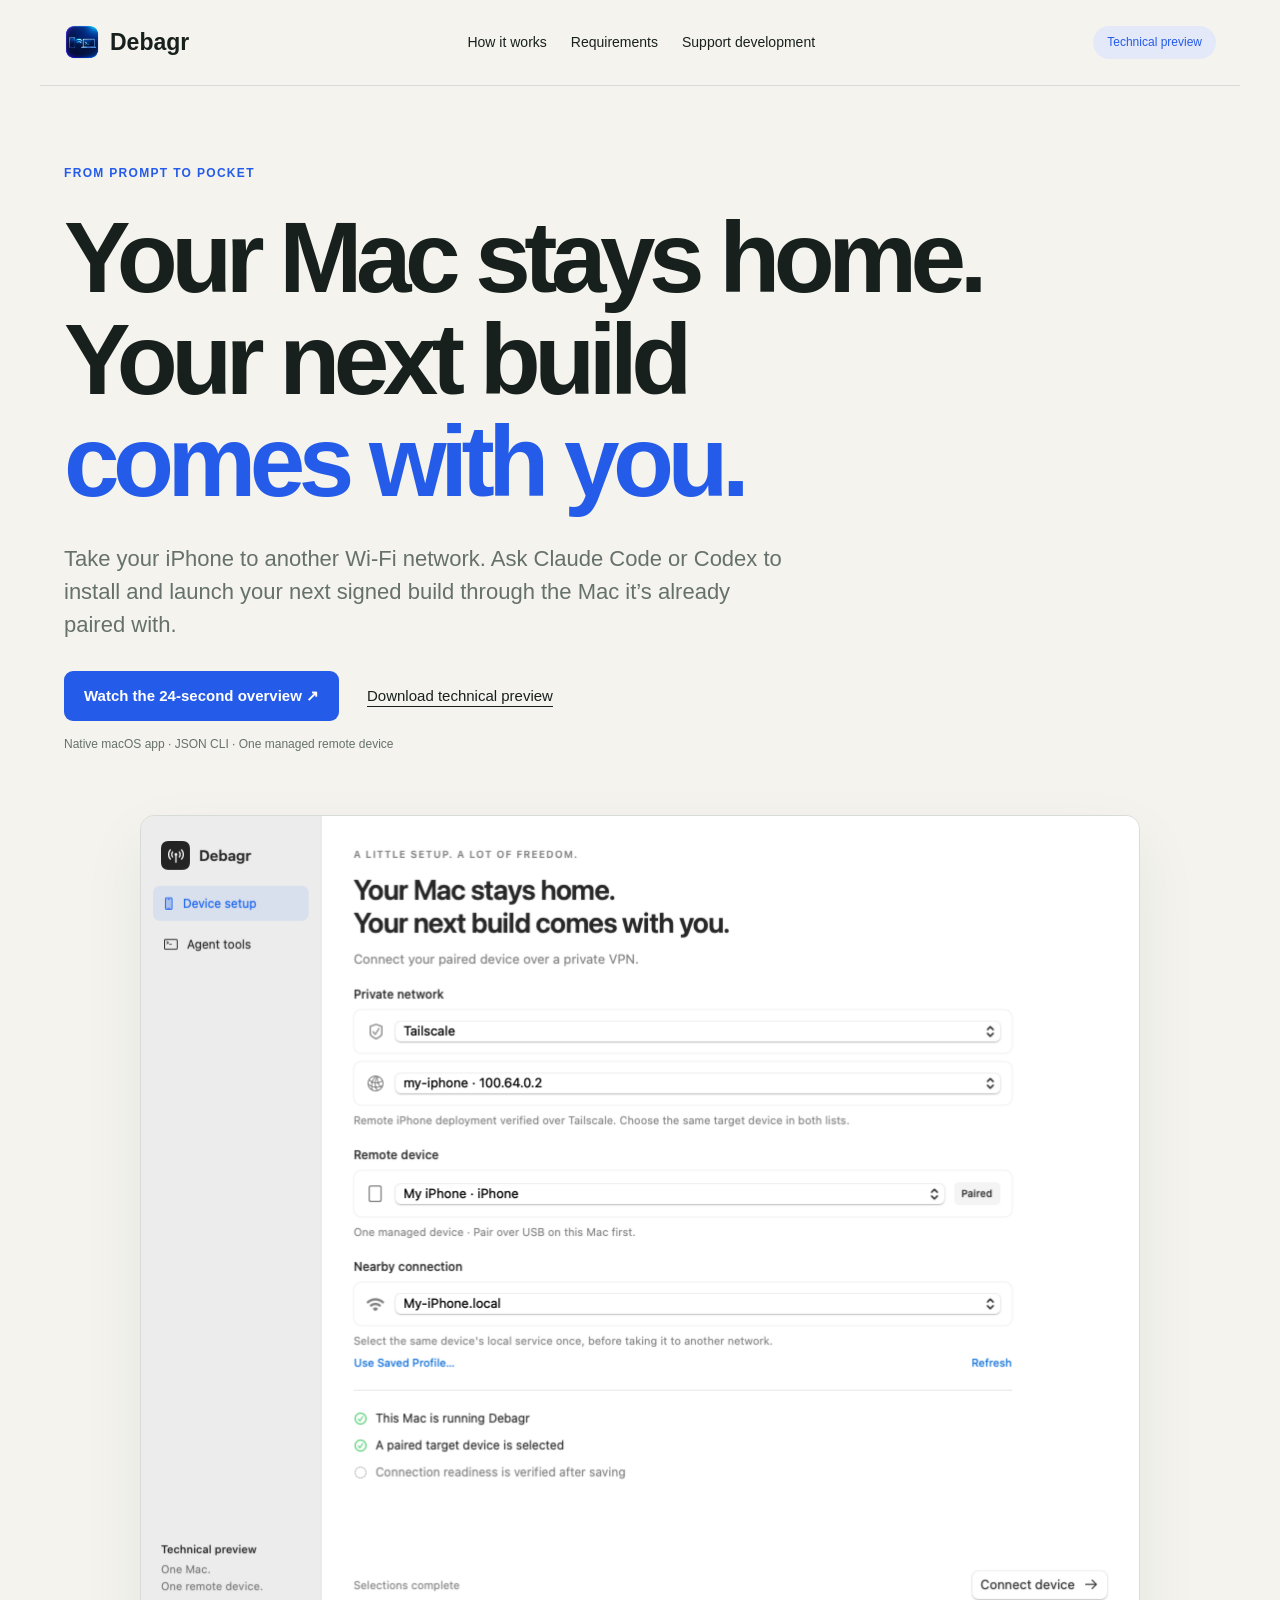
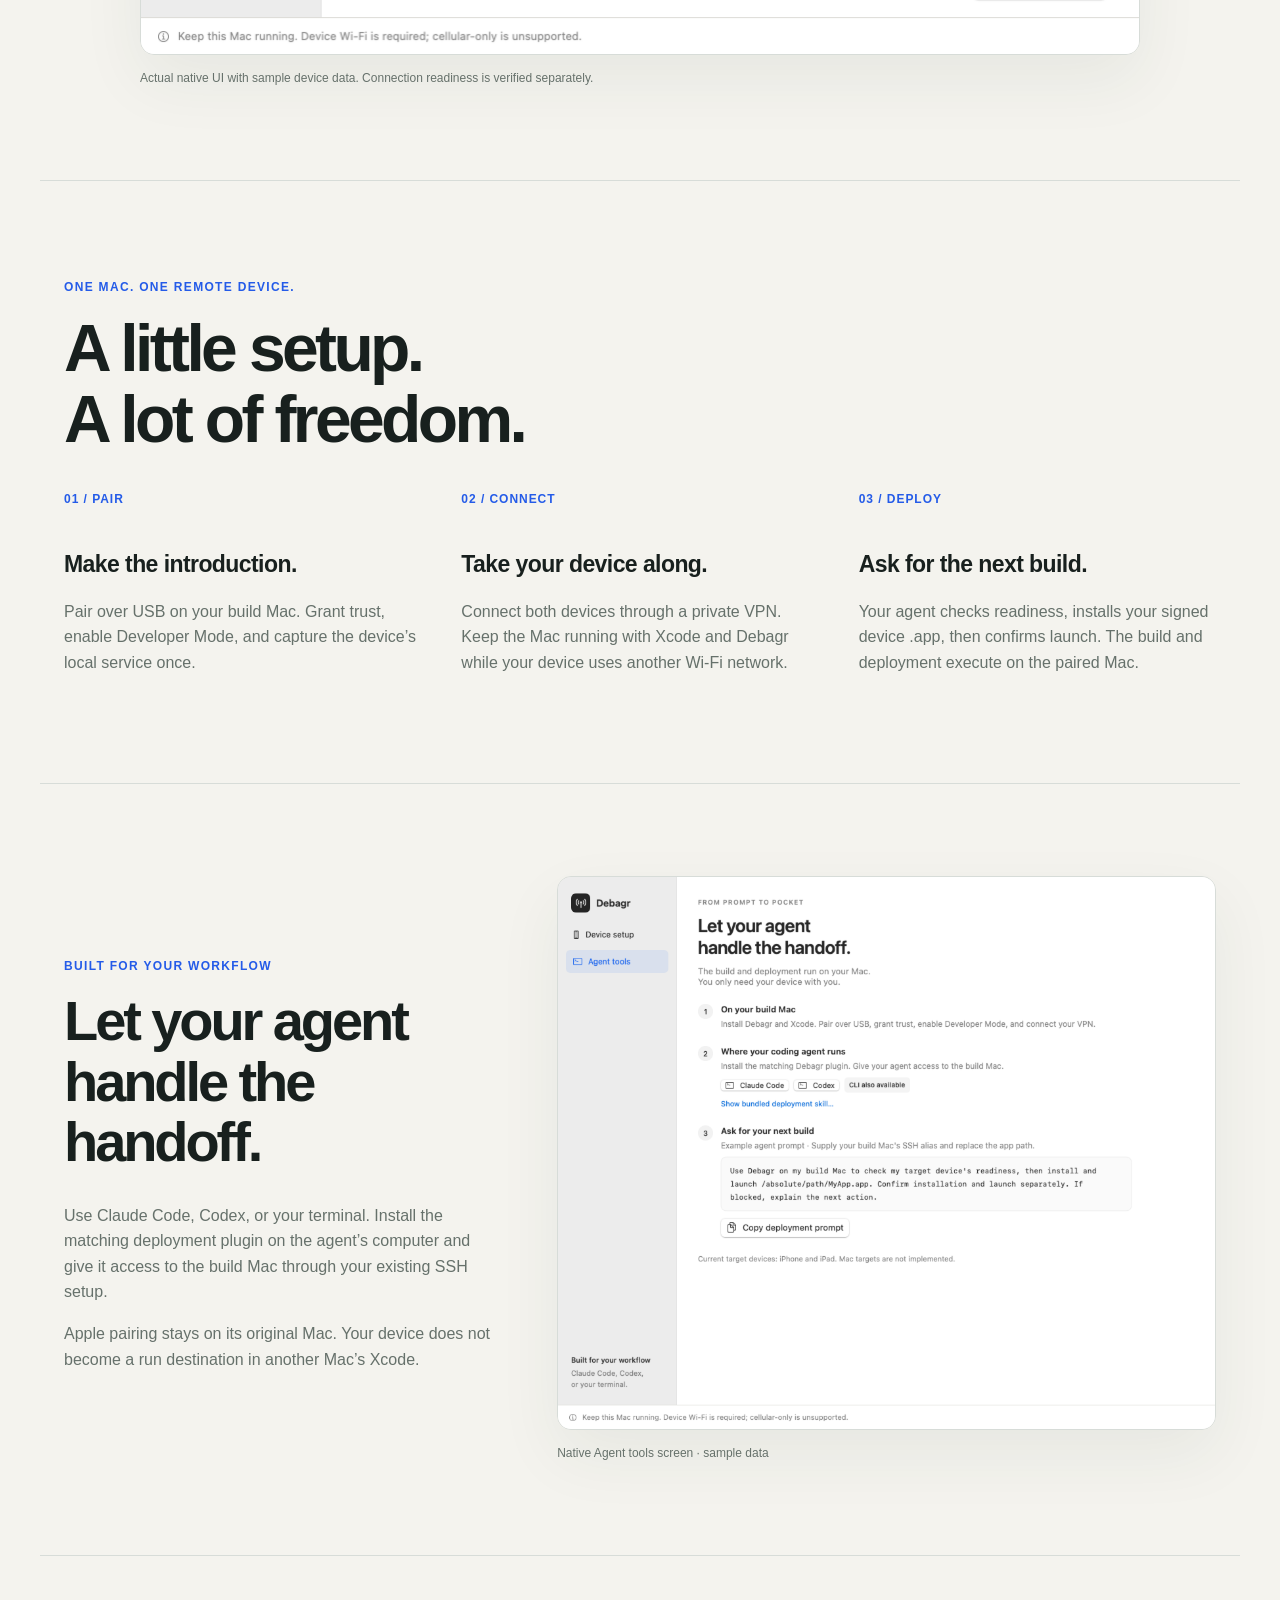
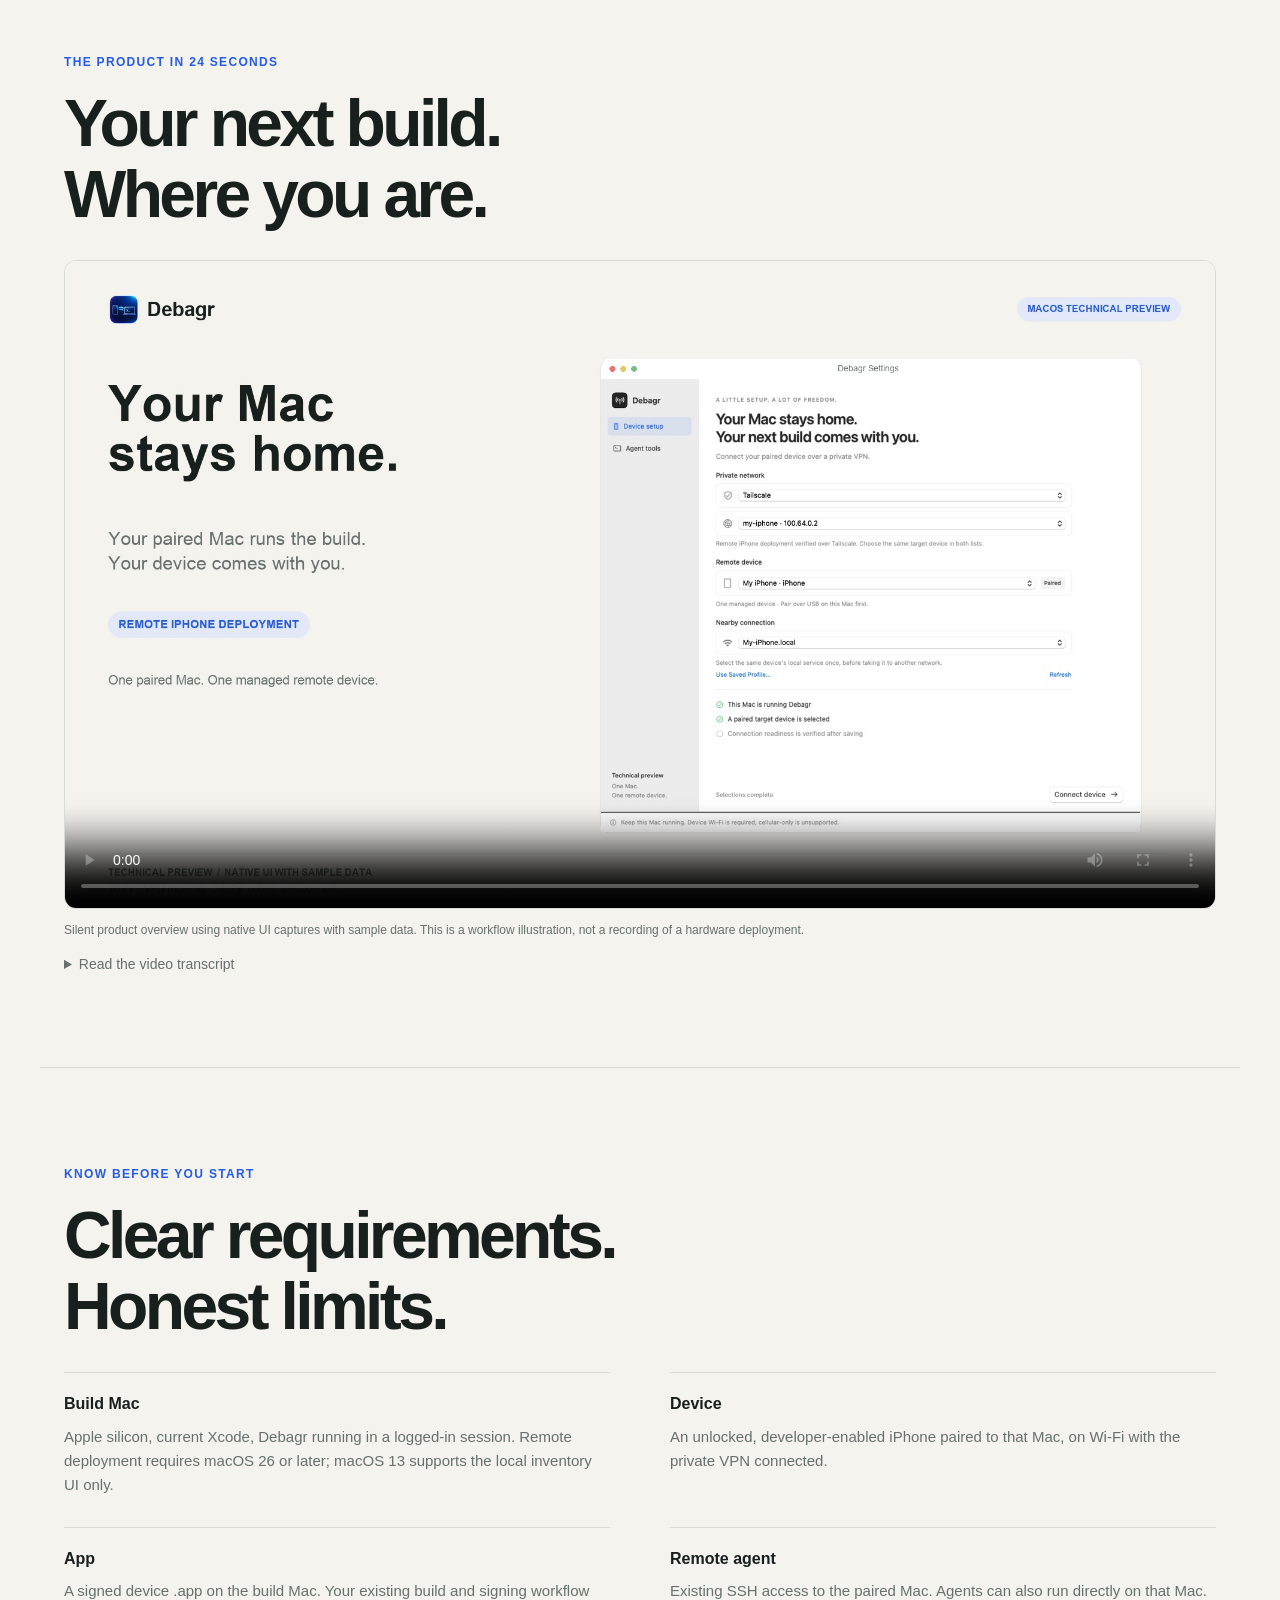
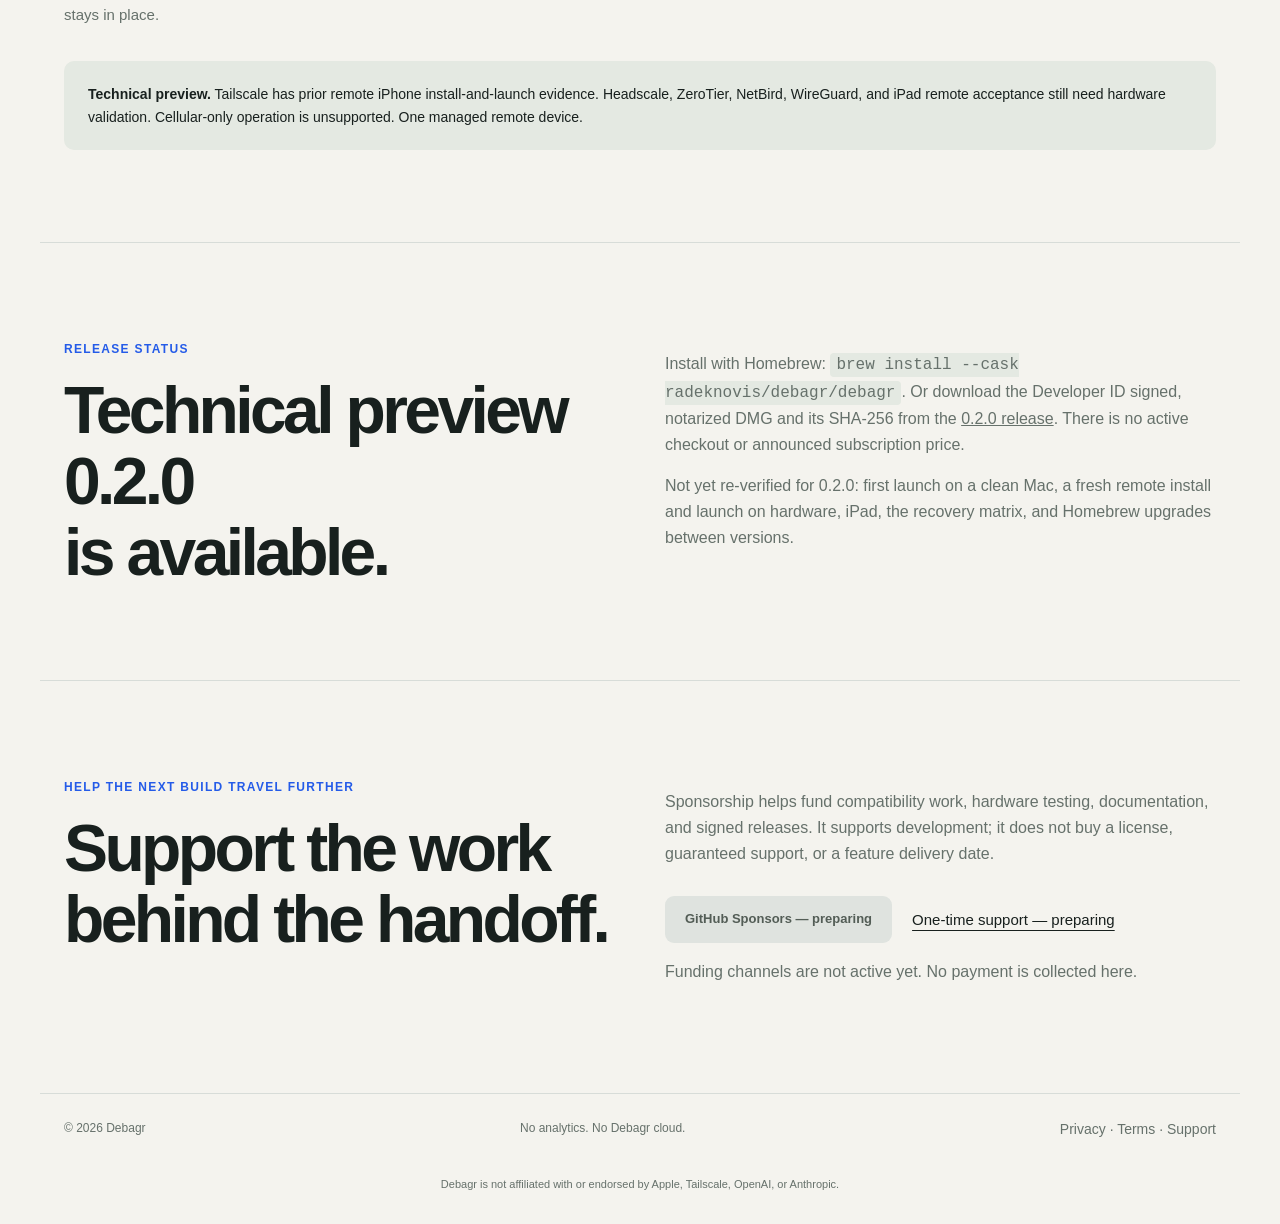
==== index.html @ 0820b7c9 "Publish Debagr launch site Static copy of Marketing/site from the Debagr repository for the 0.2.0 te" ====
<!doctype html>
<html lang="en">
<head>
  <meta charset="utf-8">
  <meta name="viewport" content="width=device-width, initial-scale=1">
  <meta name="description" content="Your Mac stays home. Your next build comes with you. Debagr connects your coding agent to a paired iPhone through your Mac and private VPN.">
  <meta property="og:title" content="Debagr — From prompt to pocket">
  <meta property="og:description" content="Remote iPhone deployment through your paired Mac. Native macOS app, JSON CLI, Claude Code and Codex plugins.">
  <meta property="og:image" content="https://radeknovis.github.io/debagr-site/assets/launch-card.png">
  <meta name="twitter:card" content="summary_large_image">
  <title>Debagr — Your next build comes with you</title>
  <link rel="icon" href="assets/app-icon.png">
  <link rel="stylesheet" href="styles.css">
</head>
<body>
  <a class="skip-link" href="#main">Skip to content</a>
  <nav aria-label="Main navigation">
    <a class="brand" href="#top"><img src="assets/app-icon.png" width="36" height="36" alt="">Debagr</a>
    <div class="nav-links"><a href="#workflow">How it works</a><a href="#requirements">Requirements</a><a href="#support">Support development</a></div>
    <span class="badge">Technical preview</span>
  </nav>
  <main id="main">
    <section class="hero" id="top">
      <div class="eyebrow">From prompt to pocket</div>
      <h1>Your Mac stays home.<br>Your next build<br><em>comes with you.</em></h1>
      <p class="lede">Take your iPhone to another Wi-Fi network. Ask Claude Code or Codex to install and launch your next signed build through the Mac it’s already paired with.</p>
      <div class="actions"><a class="button" href="#watch">Watch the 24-second overview <span aria-hidden="true">↗</span></a><a id="download" class="text-link" href="#availability">Get the technical preview <span aria-hidden="true">↓</span></a></div>
      <p class="fine">Native macOS app · JSON CLI · One managed remote device</p>
      <figure class="product-shot"><img src="assets/device-setup-light.png" width="2000" height="1680" alt="Native Debagr settings with private VPN selection, paired device selection, and connection checklist. Sample device data."><figcaption>Actual native UI with sample device data. Connection readiness is verified separately.</figcaption></figure>
    </section>
    <section class="section" id="workflow">
      <div class="section-heading"><span>One Mac. One remote device.</span><h2>A little setup.<br>A lot of freedom.</h2></div>
      <div class="grid three">
        <article><b>01 / PAIR</b><h3>Make the introduction.</h3><p>Pair over USB on your build Mac. Grant trust, enable Developer Mode, and capture the device’s local service once.</p></article>
        <article><b>02 / CONNECT</b><h3>Take your device along.</h3><p>Connect both devices through a private VPN. Keep the Mac running with Xcode and Debagr while your device uses another Wi-Fi network.</p></article>
        <article><b>03 / DEPLOY</b><h3>Ask for the next build.</h3><p>Your agent checks readiness, installs your signed device .app, then confirms launch. The build and deployment execute on the paired Mac.</p></article>
      </div>
    </section>
    <section class="section showcase">
      <div><span class="eyebrow">Built for your workflow</span><h2>Let your agent<br>handle the handoff.</h2><p>Use Claude Code, Codex, or your terminal. Install the matching deployment plugin on the agent’s computer and give it access to the build Mac through your existing SSH setup.</p><p>Apple pairing stays on its original Mac. Your device does not become a run destination in another Mac’s Xcode.</p></div>
      <figure><img loading="lazy" src="assets/agent-tools-light.png" width="2000" height="1680" alt="Debagr Agent tools with setup instructions, Claude Code and Codex links, and a deployment prompt using sample data."><figcaption>Native Agent tools screen · sample data</figcaption></figure>
    </section>
    <section class="section" id="watch">
      <div class="section-heading"><span>The product in 24 seconds</span><h2>Your next build.<br>Where you are.</h2></div>
      <video controls playsinline preload="metadata" poster="assets/promo-poster.jpg" aria-label="Debagr product overview, 24 seconds, silent with on-screen text">
        <source src="assets/debagr-promo.mp4" type="video/mp4">
        <track kind="captions" src="assets/debagr-promo.vtt" srclang="en" label="English">
        <a href="assets/debagr-promo.mp4">Download the Debagr promo video</a>
      </video>
      <p class="fine">Silent product overview using native UI captures with sample data. This is a workflow illustration, not a recording of a hardware deployment.</p>
      <details><summary>Read the video transcript</summary><p>Your Mac stays home. Your next build comes with you. Pair once over USB. Connect your Mac and device through a private VPN. Ask Claude Code, Codex, or your terminal to check readiness, install, and confirm launch. Keep the paired Mac running. Wi-Fi is required; cellular-only is unsupported.</p></details>
    </section>
    <section class="section" id="requirements">
      <div class="section-heading"><span>Know before you start</span><h2>Clear requirements.<br>Honest limits.</h2></div>
      <ul class="requirements">
        <li><strong>Build Mac</strong><span>Apple silicon, current Xcode, Debagr running in a logged-in session. Remote deployment requires macOS 26 or later; macOS 13 supports the local inventory UI only.</span></li>
        <li><strong>Device</strong><span>An unlocked, developer-enabled iPhone paired to that Mac, on Wi-Fi with the private VPN connected.</span></li>
        <li><strong>App</strong><span>A signed device .app on the build Mac. Your existing build and signing workflow stays in place.</span></li>
        <li><strong>Remote agent</strong><span>Existing SSH access to the paired Mac. Agents can also run directly on that Mac.</span></li>
      </ul>
      <div class="warning"><strong>Technical preview.</strong> Tailscale has prior remote iPhone install-and-launch evidence. Headscale, ZeroTier, NetBird, WireGuard, and iPad remote acceptance still need hardware validation. Cellular-only operation is unsupported. One managed remote device.</div>
    </section>
    <section class="section availability" id="availability">
      <div><span class="eyebrow">Release status</span><h2>Technical preview 0.2.0<br>is available.</h2></div>
      <div><p>Install with Homebrew: <code>brew install --cask radeknovis/debagr/debagr</code>. Or download the Developer ID signed, notarized DMG and its SHA-256 from the <a href="https://github.com/radeknovis/homebrew-debagr/releases/tag/v0.2.0">0.2.0 release</a>. There is no active checkout or announced subscription price.</p><p class="fine">Not yet re-verified for 0.2.0: first launch on a clean Mac, a fresh remote install and launch on hardware, iPad, the recovery matrix, and Homebrew upgrades between versions.</p></div>
    </section>
    <section class="section availability" id="support">
      <div><span class="eyebrow">Help the next build travel further</span><h2>Support the work<br>behind the handoff.</h2></div>
      <div><p>Sponsorship helps fund compatibility work, hardware testing, documentation, and signed releases. It supports development; it does not buy a license, guaranteed support, or a feature delivery date.</p><div class="actions left"><a id="sponsor" class="button" href="#funding-status" aria-disabled="true">GitHub Sponsors — preparing</a><a id="kofi" class="text-link" href="#funding-status" aria-disabled="true">One-time support — preparing</a></div><p class="fine" id="funding-status">Funding channels are not active yet. No payment is collected here.</p></div>
    </section>
  </main>
  <footer><span>© 2026 Debagr</span><span>No analytics. No Debagr cloud.</span><a href="legal.html">Privacy · Terms · Support</a></footer>
  <p class="disclaimer">Debagr is not affiliated with or endorsed by Apple, Tailscale, OpenAI, or Anthropic.</p>
  <script src="config.js"></script>
  <script>
    for (const [id, value, label] of [
      ["download", window.DEBAGR_DOWNLOAD_URL, "Download technical preview"],
      ["sponsor", window.DEBAGR_SPONSOR_URL, "Sponsor on GitHub"],
      ["kofi", window.DEBAGR_KOFI_URL, "Leave a one-time tip"]
    ]) {
      try {
        const url = new URL(value);
        if (url.protocol !== "https:") continue;
        const link = document.getElementById(id);
        link.href = url.href;
        link.textContent = label;
        link.removeAttribute("aria-disabled");
      } catch { /* Links stay in preparation until verified HTTPS destinations are configured. */ }
    }
    if (!["sponsor", "kofi"].every(id => document.getElementById(id).hasAttribute("aria-disabled"))) {
      document.getElementById("funding-status").textContent = "Optional support is processed by the linked provider under its terms.";
    }
  </script>
</body>
</html>
---- styles.css ----
:root {
  color-scheme:light;
  --bg:#f4f3ee;
  --ink:#18201e;
  --muted:#66716b;
  --blue:#245be8;
  --line:#d7dcd8;
  --max:1200px;
  font-family:-apple-system,BlinkMacSystemFont,"Helvetica Neue",sans-serif
}
* {
  box-sizing:border-box
}
body {
  margin:0;
  background:var(--bg);
  color:var(--ink);
  line-height:1.6
}
a {
  color:inherit
}
img {
  max-width:100%;
  height:auto
}
nav,footer {
  max-width:var(--max);
  margin:auto;
  padding:24px;
  display:flex;
  align-items:center;
  justify-content:space-between;
  gap:24px
}
nav {
  border-bottom:1px solid var(--line)
}
.brand {
  display:flex;
  align-items:center;
  gap:10px;
  text-decoration:none;
  font-weight:750;
  font-size:23px
}
.brand img {
  border-radius:9px
}
.nav-links {
  display:flex;
  gap:24px
}
.nav-links a,footer a {
  font-size:14px;
  text-decoration:none
}
.badge {
  font-size:12px;
  color:var(--blue);
  background:#e3e9f8;
  border-radius:24px;
  padding:7px 14px;
  white-space:nowrap
}
.hero,.section,.legal {
  max-width:var(--max);
  margin:auto;
  padding:92px 24px
}
.hero {
  padding-top:78px
}
.eyebrow,.section-heading span {
  font-size:12px;
  font-weight:700;
  letter-spacing:.11em;
  text-transform:uppercase;
  color:var(--blue)
}
h1 {
  font-size:clamp(54px,7.8vw,108px);
  line-height:1.02;
  letter-spacing:-.065em;
  font-weight:650;
  margin:24px 0 30px
}
h1 em {
  font-style:normal;
  color:var(--blue)
}
h2 {
  font-size:clamp(38px,5.2vw,66px);
  line-height:1.08;
  letter-spacing:-.055em;
  font-weight:650;
  margin:14px 0 30px
}
h3 {
  font-size:23px;
  letter-spacing:-.025em;
  margin:35px 0 12px
}
.lede {
  font-size:22px;
  line-height:1.5;
  max-width:720px;
  color:var(--muted)
}
.actions {
  display:flex;
  align-items:center;
  gap:28px;
  margin:30px 0 14px;
  flex-wrap:wrap
}
.button {
  display:inline-block;
  background:var(--blue);
  color:white;
  border-radius:9px;
  padding:13px 20px;
  font-weight:600;
  text-decoration:none;
  font-size:15px
}
.button:hover {
  background:#164acb
}
.button[aria-disabled=true] {
  background:#dfe3df;
  color:#535d56
}
.text-link {
  font-size:15px;
  text-underline-offset:5px
}
.fine,figcaption {
  font-size:12px;
  color:var(--muted)
}
figure {
  margin:0
}
.product-shot {
  margin:60px auto 0;
  max-width:1000px
}
.product-shot img,.showcase img {
  display:block;
  border:1px solid var(--line);
  border-radius:14px;
  box-shadow:0 25px 65px #263b2b10
}
figcaption {
  margin-top:14px
}
.section {
  border-top:1px solid var(--line)
}
.grid {
  display:grid;
  gap:40px
}
.grid.three {
  grid-template-columns:repeat(3,1fr)
}
.grid article b {
  font-size:12px;
  color:var(--blue);
  letter-spacing:.08em
}
.grid p,.showcase p,.availability p {
  color:var(--muted);
  font-size:16px
}
.showcase {
  display:grid;
  grid-template-columns:.8fr 1.2fr;
  gap:54px;
  align-items:center
}
.showcase h2 {
  font-size:clamp(34px,4.5vw,56px)
}
video {
  display:block;
  width:100%;
  border:1px solid var(--line);
  border-radius:12px;
  background:white
}
details {
  font-size:14px;
  color:var(--muted);
  max-width:780px
}
summary {
  cursor:pointer
}
.requirements {
  padding:0;
  list-style:none;
  display:grid;
  grid-template-columns:1fr 1fr;
  gap:30px 60px
}
.requirements li {
  padding-top:18px;
  border-top:1px solid var(--line)
}
.requirements strong,.requirements span {
  display:block
}
.requirements span {
  margin-top:8px;
  font-size:15px;
  color:var(--muted)
}
.warning {
  padding:22px 24px;
  border-radius:10px;
  background:#e4e9e2;
  margin-top:34px;
  font-size:14px
}
.availability {
  display:grid;
  grid-template-columns:1fr 1fr;
  gap:50px;
  align-items:start
}
.availability h2 {
  margin-bottom:0
}
.availability .button {
  font-size:13px
}
.left {
  gap:20px
}
footer {
  border-top:1px solid var(--line);
  color:var(--muted);
  font-size:12px
}
.disclaimer {
  text-align:center;
  color:var(--muted);
  font-size:11px;
  margin:12px 24px 30px
}
.legal {
  max-width:850px
}
.legal h1 {
  font-size:68px
}
.legal section {
  border-top:1px solid var(--line);
  padding:24px 0
}
.legal section h2 {
  font-size:30px
}
.legal p,.legal li {
  color:var(--muted)
}
code {
  background:#e4e9e2;
  padding:3px 6px;
  border-radius:4px
}
.skip-link {
  position:absolute;
  left:16px;
  top:-60px;
  padding:8px 14px;
  background:white;
  z-index:10
}
.skip-link:focus {
  top:8px
}
:focus-visible {
  outline:3px solid var(--blue);
  outline-offset:4px
}
@media(max-width:760px) {
  nav {
    flex-wrap:wrap;
    gap:14px
  }
  .nav-links {
    order:3;
    width:100%;
    gap:20px
  }
  .nav-links a {
    font-size:12px
  }
  .hero,.section,.legal {
    padding-top:55px;
    padding-bottom:55px
  }
  h1 {
    font-size:clamp(48px,9.5vw,70px)
  }
  .lede {
    font-size:19px
  }
  .grid.three,.showcase,.requirements,.availability {
    grid-template-columns:1fr
  }
  .grid {
    gap:26px
  }
  h3 {
    margin-top:18px
  }
  .showcase {
    gap:30px
  }
  .availability {
    gap:10px
  }
  .actions {
    gap:20px
  }
  .product-shot {
    margin-top:40px
  }
  footer {
    flex-wrap:wrap
  }
  .legal h1 {
    font-size:48px
  }
}
@media(prefers-reduced-motion:reduce) {
  * {
    scroll-behavior:auto!important
  }
}
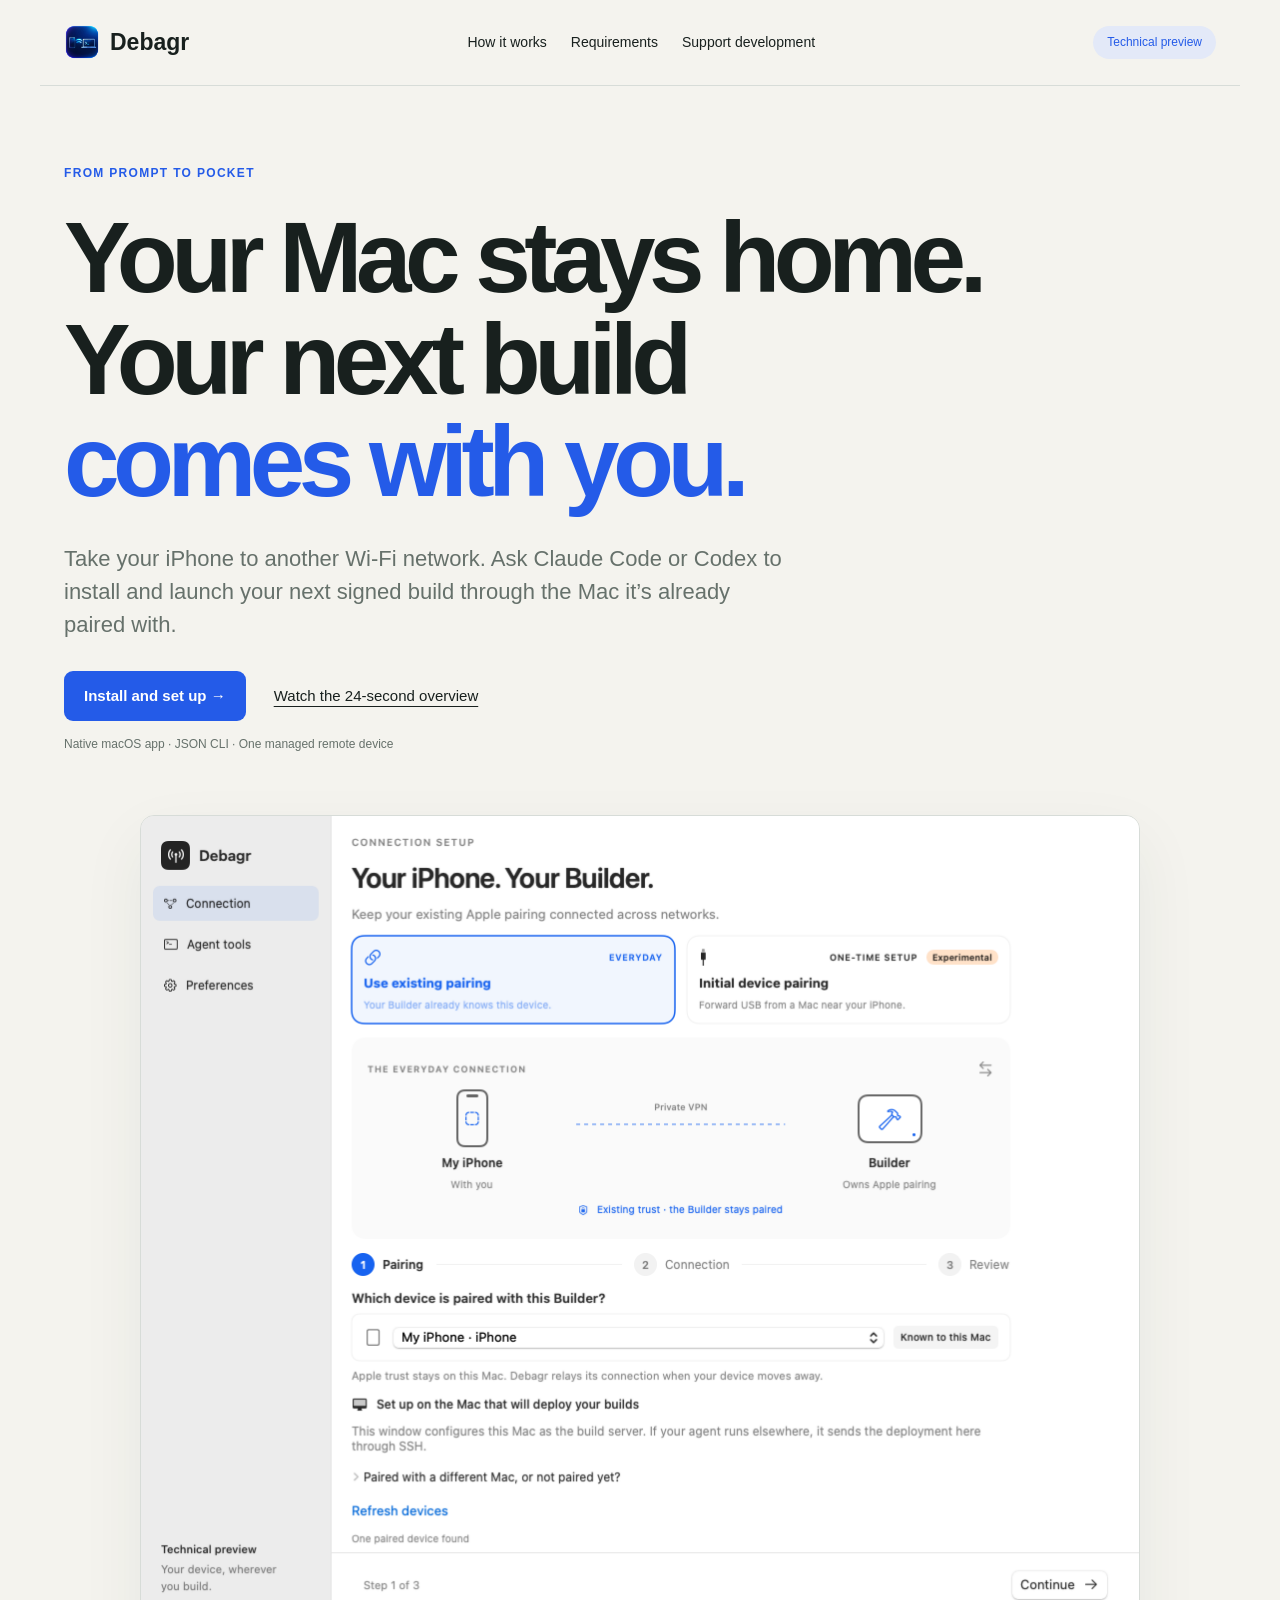
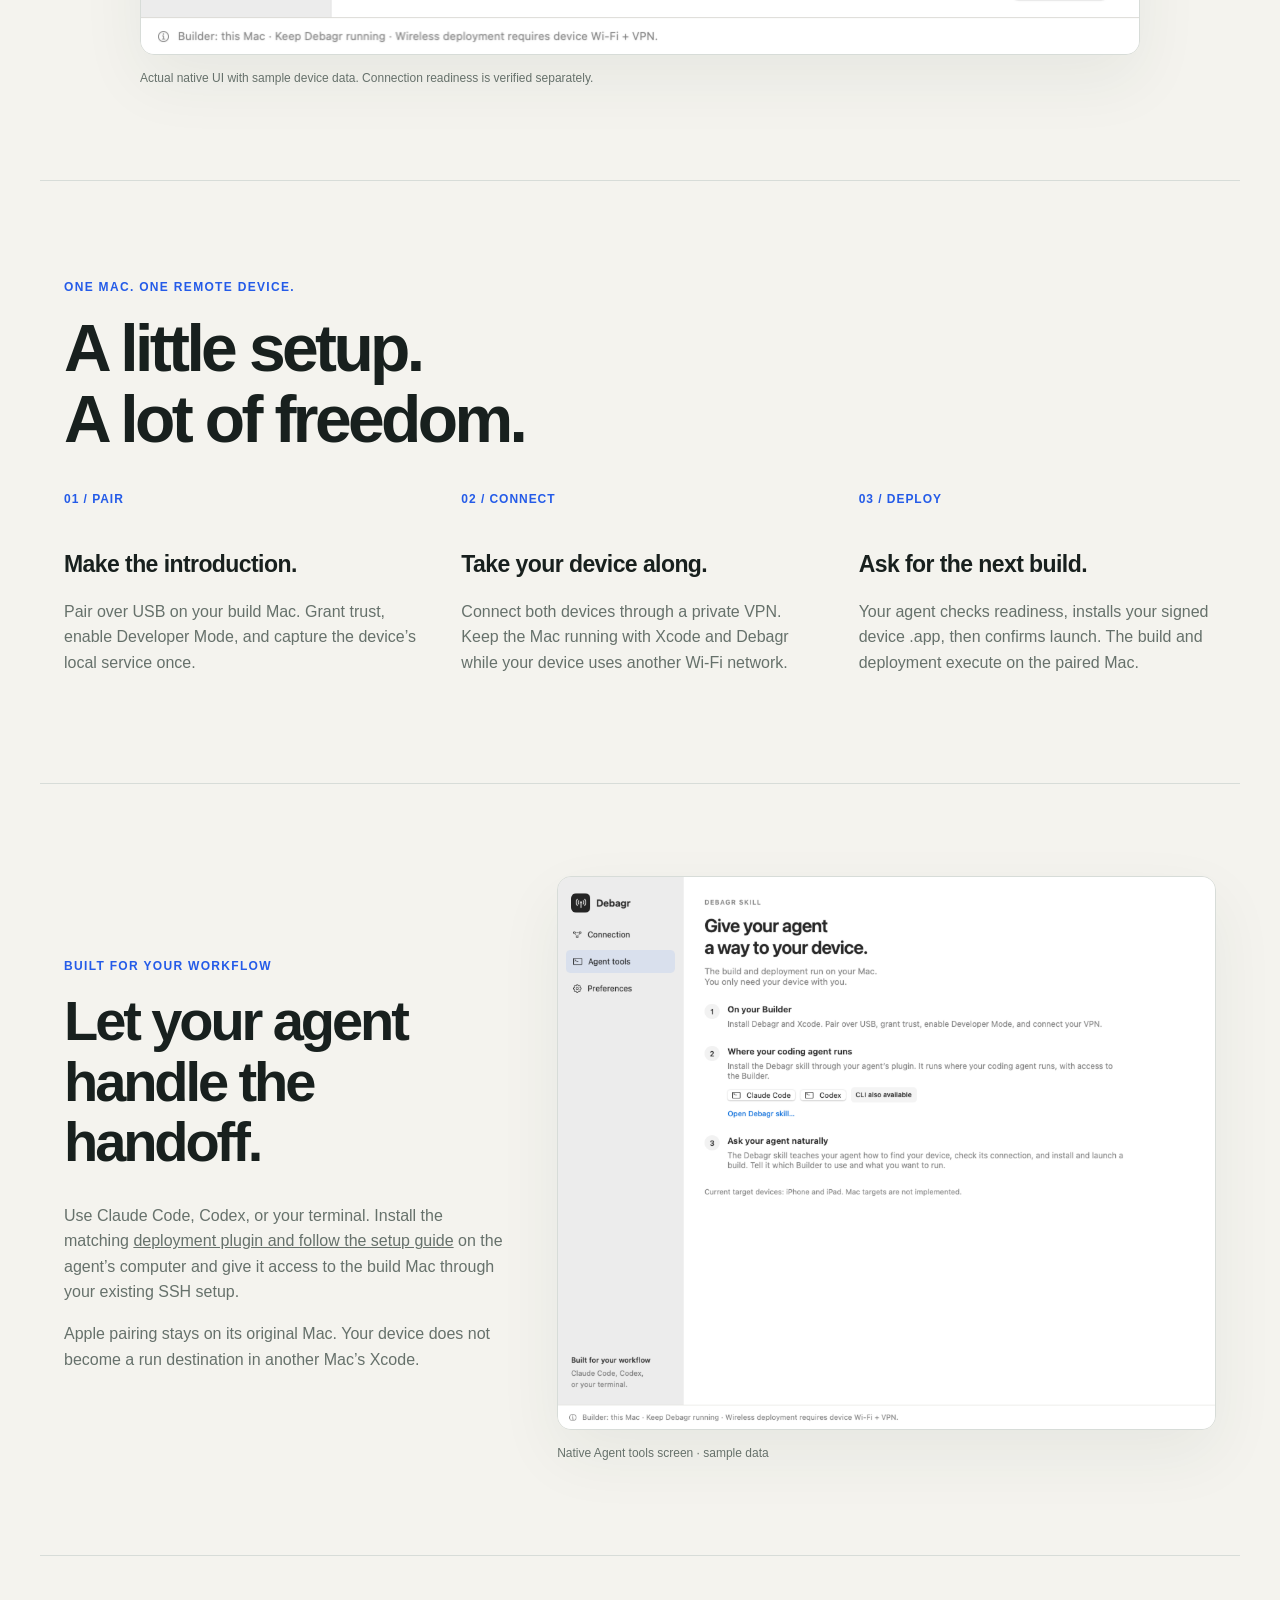
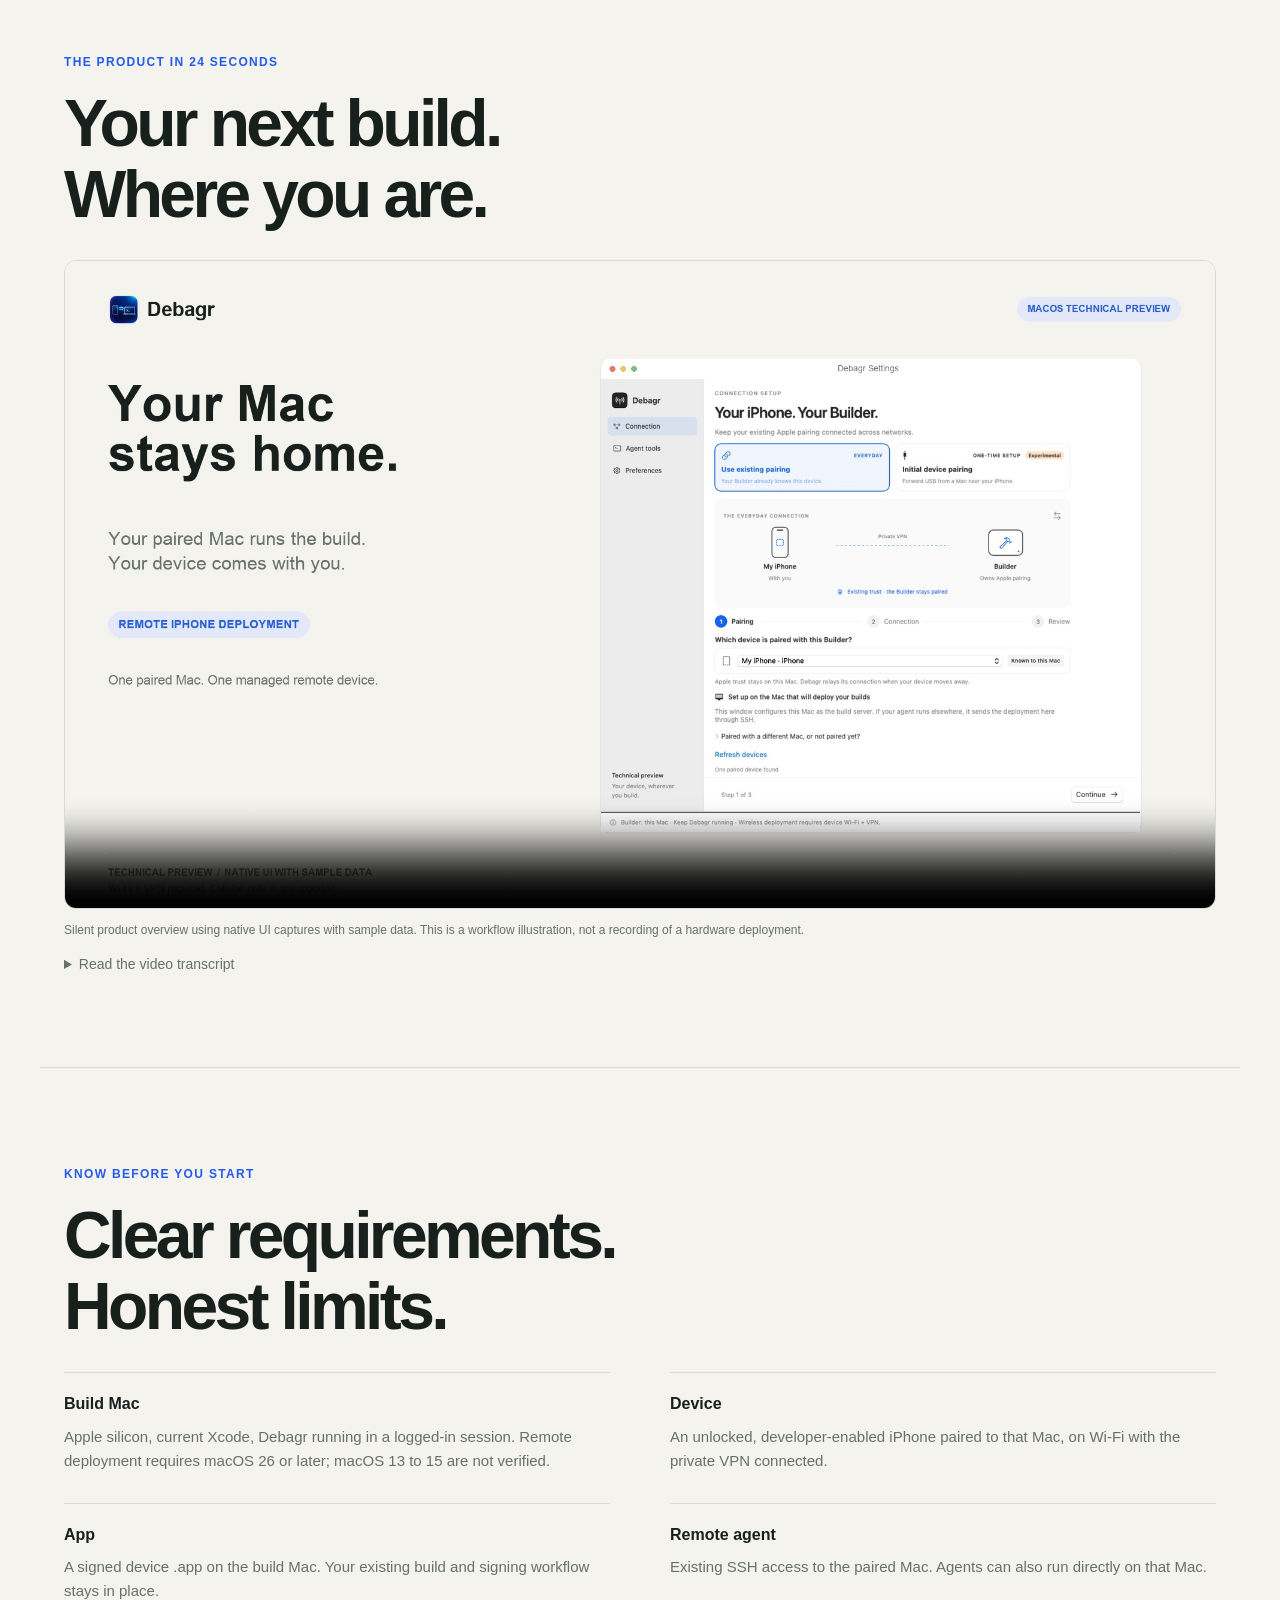
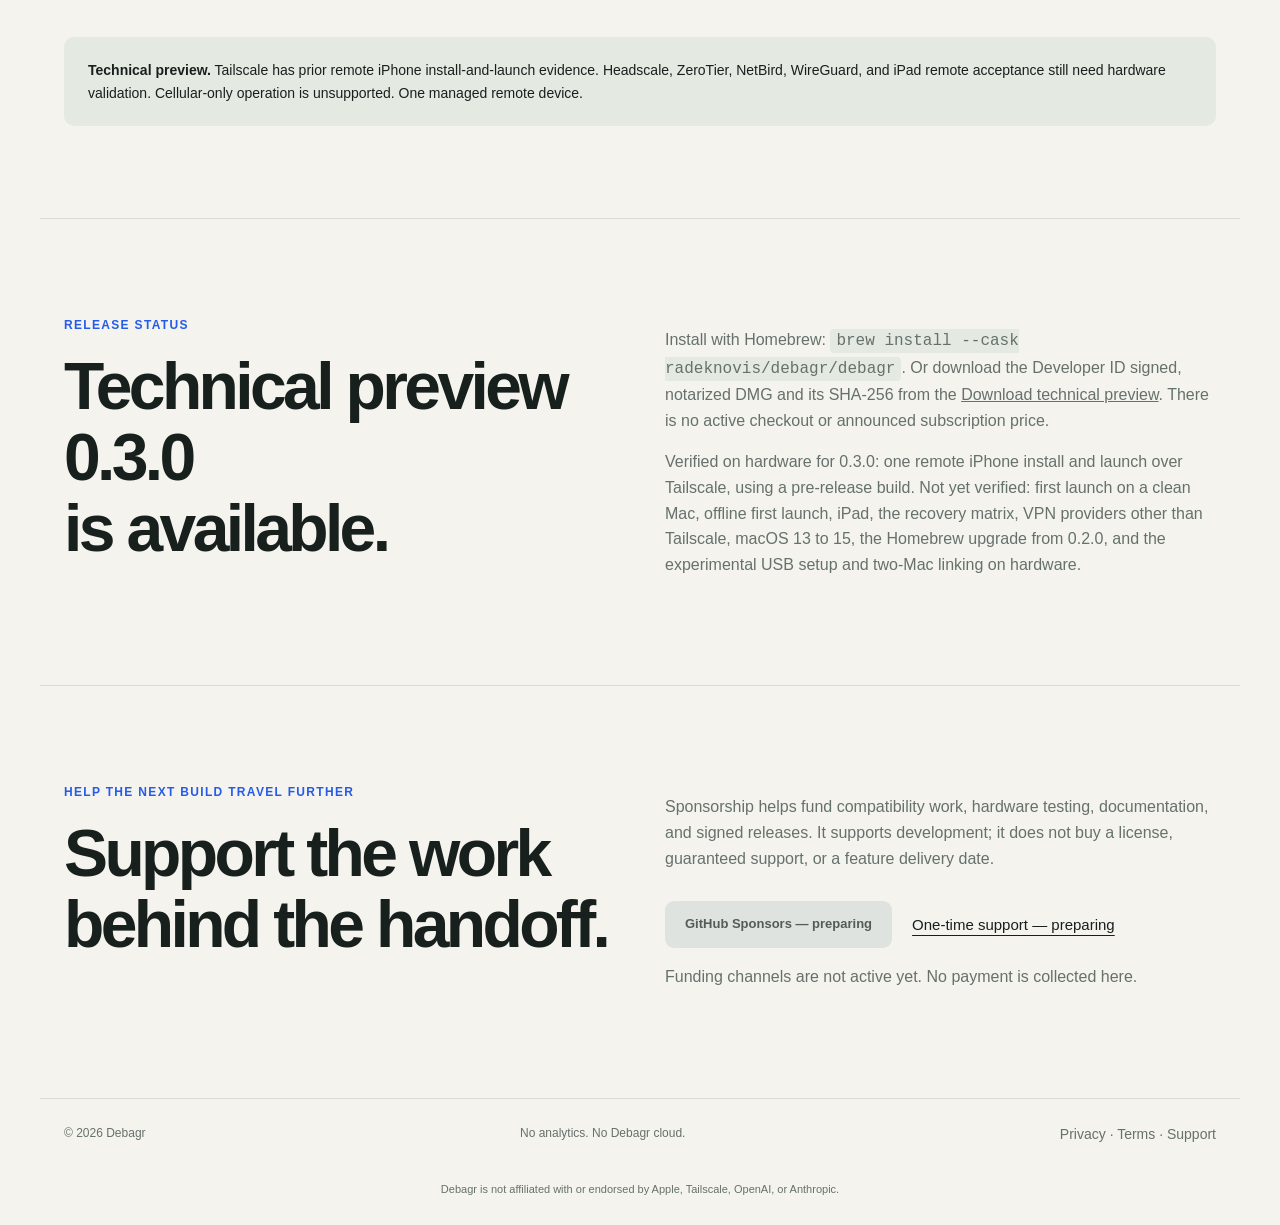
==== commit a2e97590: "Publish Debagr 0.3.0 site" ====
--- a/index.html
+++ b/index.html
@@ -24,9 +24,9 @@
       <div class="eyebrow">From prompt to pocket</div>
       <h1>Your Mac stays home.<br>Your next build<br><em>comes with you.</em></h1>
       <p class="lede">Take your iPhone to another Wi-Fi network. Ask Claude Code or Codex to install and launch your next signed build through the Mac it’s already paired with.</p>
-      <div class="actions"><a class="button" href="#watch">Watch the 24-second overview <span aria-hidden="true">↗</span></a><a id="download" class="text-link" href="#availability">Get the technical preview <span aria-hidden="true">↓</span></a></div>
+      <div class="actions"><a class="button" href="setup.html">Install and set up <span aria-hidden="true">→</span></a><a class="text-link" href="#watch">Watch the 24-second overview</a></div>
       <p class="fine">Native macOS app · JSON CLI · One managed remote device</p>
-      <figure class="product-shot"><img src="assets/device-setup-light.png" width="2000" height="1680" alt="Native Debagr settings with private VPN selection, paired device selection, and connection checklist. Sample device data."><figcaption>Actual native UI with sample device data. Connection readiness is verified separately.</figcaption></figure>
+      <figure class="product-shot"><img src="assets/device-setup-light.png" width="2000" height="1680" alt="Debagr Connections window on Use existing pairing: path picker with Initial device pairing labelled Experimental, connection diagram, and the Pairing step with a paired device selected. Sample device data."><figcaption>Actual native UI with sample device data. Connection readiness is verified separately.</figcaption></figure>
     </section>
     <section class="section" id="workflow">
       <div class="section-heading"><span>One Mac. One remote device.</span><h2>A little setup.<br>A lot of freedom.</h2></div>
@@ -37,8 +37,8 @@
       </div>
     </section>
     <section class="section showcase">
-      <div><span class="eyebrow">Built for your workflow</span><h2>Let your agent<br>handle the handoff.</h2><p>Use Claude Code, Codex, or your terminal. Install the matching deployment plugin on the agent’s computer and give it access to the build Mac through your existing SSH setup.</p><p>Apple pairing stays on its original Mac. Your device does not become a run destination in another Mac’s Xcode.</p></div>
-      <figure><img loading="lazy" src="assets/agent-tools-light.png" width="2000" height="1680" alt="Debagr Agent tools with setup instructions, Claude Code and Codex links, and a deployment prompt using sample data."><figcaption>Native Agent tools screen · sample data</figcaption></figure>
+      <div><span class="eyebrow">Built for your workflow</span><h2>Let your agent<br>handle the handoff.</h2><p>Use Claude Code, Codex, or your terminal. Install the matching <a href="setup.html">deployment plugin and follow the setup guide</a> on the agent’s computer and give it access to the build Mac through your existing SSH setup.</p><p>Apple pairing stays on its original Mac. Your device does not become a run destination in another Mac’s Xcode.</p></div>
+      <figure><img loading="lazy" src="assets/agent-tools-light.png" width="2000" height="1680" alt="Debagr Agent tools with three setup steps, Claude Code and Codex plugin links, and the Open Debagr skill link."><figcaption>Native Agent tools screen · sample data</figcaption></figure>
     </section>
     <section class="section" id="watch">
       <div class="section-heading"><span>The product in 24 seconds</span><h2>Your next build.<br>Where you are.</h2></div>
@@ -53,7 +53,7 @@
     <section class="section" id="requirements">
       <div class="section-heading"><span>Know before you start</span><h2>Clear requirements.<br>Honest limits.</h2></div>
       <ul class="requirements">
-        <li><strong>Build Mac</strong><span>Apple silicon, current Xcode, Debagr running in a logged-in session. Remote deployment requires macOS 26 or later; macOS 13 supports the local inventory UI only.</span></li>
+        <li><strong>Build Mac</strong><span>Apple silicon, current Xcode, Debagr running in a logged-in session. Remote deployment requires macOS 26 or later; macOS 13 to 15 are not verified.</span></li>
         <li><strong>Device</strong><span>An unlocked, developer-enabled iPhone paired to that Mac, on Wi-Fi with the private VPN connected.</span></li>
         <li><strong>App</strong><span>A signed device .app on the build Mac. Your existing build and signing workflow stays in place.</span></li>
         <li><strong>Remote agent</strong><span>Existing SSH access to the paired Mac. Agents can also run directly on that Mac.</span></li>
@@ -61,8 +61,8 @@
       <div class="warning"><strong>Technical preview.</strong> Tailscale has prior remote iPhone install-and-launch evidence. Headscale, ZeroTier, NetBird, WireGuard, and iPad remote acceptance still need hardware validation. Cellular-only operation is unsupported. One managed remote device.</div>
     </section>
     <section class="section availability" id="availability">
-      <div><span class="eyebrow">Release status</span><h2>Technical preview 0.2.0<br>is available.</h2></div>
-      <div><p>Install with Homebrew: <code>brew install --cask radeknovis/debagr/debagr</code>. Or download the Developer ID signed, notarized DMG and its SHA-256 from the <a href="https://github.com/radeknovis/homebrew-debagr/releases/tag/v0.2.0">0.2.0 release</a>. There is no active checkout or announced subscription price.</p><p class="fine">Not yet re-verified for 0.2.0: first launch on a clean Mac, a fresh remote install and launch on hardware, iPad, the recovery matrix, and Homebrew upgrades between versions.</p></div>
+      <div><span class="eyebrow">Release status</span><h2>Technical preview 0.3.0<br>is available.</h2></div>
+      <div><p>Install with Homebrew: <code>brew install --cask radeknovis/debagr/debagr</code>. Or download the Developer ID signed, notarized DMG and its SHA-256 from the <a id="download" href="https://github.com/radeknovis/homebrew-debagr/releases/tag/v0.3.0">0.3.0 release</a>. There is no active checkout or announced subscription price.</p><p class="fine">Verified on hardware for 0.3.0: one remote iPhone install and launch over Tailscale, using a pre-release build. Not yet verified: first launch on a clean Mac, offline first launch, iPad, the recovery matrix, VPN providers other than Tailscale, macOS 13 to 15, the Homebrew upgrade from 0.2.0, and the experimental USB setup and two-Mac linking on hardware.</p></div>
     </section>
     <section class="section availability" id="support">
       <div><span class="eyebrow">Help the next build travel further</span><h2>Support the work<br>behind the handoff.</h2></div>
@@ -82,6 +82,7 @@
         const url = new URL(value);
         if (url.protocol !== "https:") continue;
         const link = document.getElementById(id);
+        if (!link) continue;
         link.href = url.href;
         link.textContent = label;
         link.removeAttribute("aria-disabled");
--- a/styles.css
+++ b/styles.css
@@ -342,3 +342,7 @@
     scroll-behavior:auto!important
   }
 }
+
+.brand img { width: 36px; height: 36px; object-fit: contain; }
+
+.legal code { overflow-wrap: anywhere; white-space: normal; }
